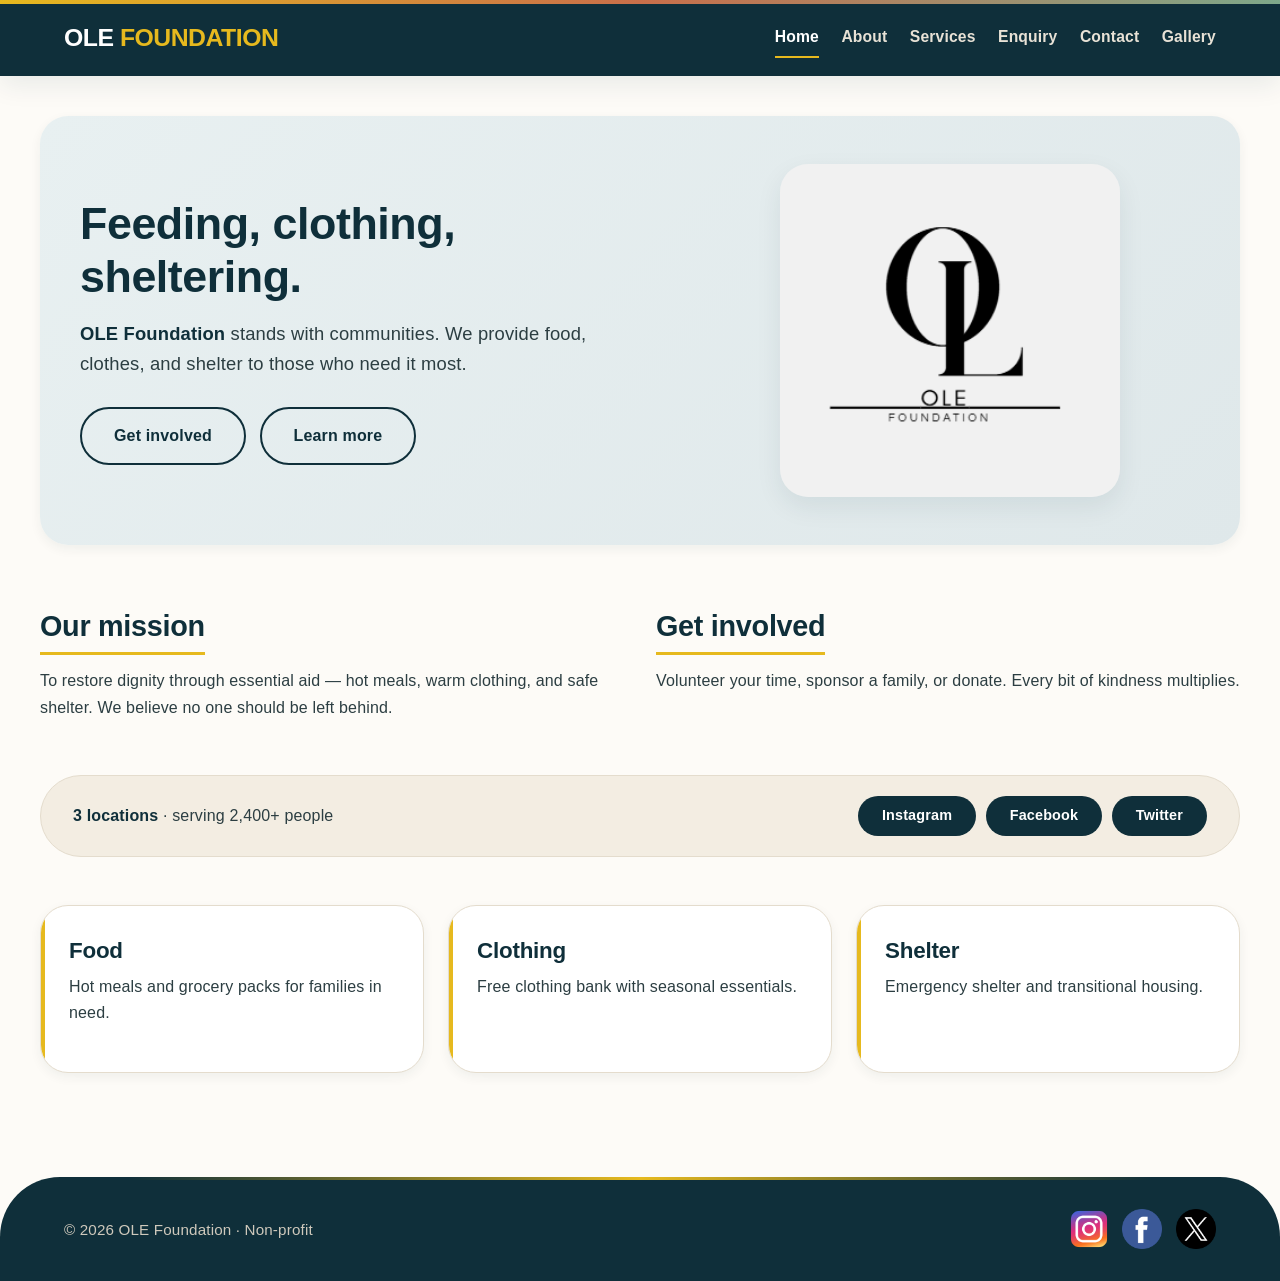
==== index.html @ ef3a2181 "Add files via upload" ====
<!DOCTYPE html>
<html lang="en">
<head>
  <meta charset="UTF-8">
  <meta name="viewport" content="width=device-width, initial-scale=1.0">
  <title>OLE Foundation · Home</title>
  <link rel="stylesheet" href="style.css">
</head>
<body>

  <!-- ===== HEADER & NAVIGATION ===== -->
  <header class="site-header">
    <div class="header-container">
      <div class="logo">
        OLE <span class="logo-accent">FOUNDATION</span>
      </div>
      <nav class="main-nav">
        <a href="index.html" class="nav-link active">Home</a>
        <a href="about.html" class="nav-link">About</a>
        <a href="services.html" class="nav-link">Services</a>
        <a href="enquiry.html" class="nav-link">Enquiry</a>
        <a href="Contact.html" class="nav-link">Contact</a>
        <a href="gallery.html" class="nav-link">Gallery</a>
      </nav>
    </div>
  </header>

  <!-- ===== HOMEPAGE CONTENT ===== -->
  <main>

    <!-- Hero section -->
    <section class="hero-section">
      <div class="hero-container">
        <div class="hero-content">
          <h1 class="hero-title">Feeding, clothing, sheltering.</h1>
          <p class="hero-text">
            <strong>OLE Foundation</strong> stands with communities. We provide food, clothes, and shelter to those who need it most.
          </p>
          <div class="hero-buttons">
            <a href="enquiry.html" class="btn btn-outline">Get involved</a>
            <a href="about.html" class="btn btn-outline">Learn more</a>
          </div>
        </div>
        <div class="hero-image">
          <img src="images/Screenshot 2026-08-13 101041.png" alt="OLE Foundation community support" />
        </div>
      </div>
    </section>

    <!-- Mission & Get involved row -->
    <section class="mission-section">
      <div class="mission-container">
        <div class="mission-block">
          <h2>Our mission</h2>
          <p>To restore dignity through essential aid — hot meals, warm clothing, and safe shelter. We believe no one should be left behind.</p>
        </div>
        <div class="mission-block">
          <h2>Get involved</h2>
          <p>Volunteer your time, sponsor a family, or donate. Every bit of kindness multiplies.</p>
        </div>
      </div>
    </section>

    <!-- Social proof / quick info bar -->
    <section class="info-bar-section">
      <div class="info-bar">
        <div class="info-text">
          <strong>3 locations</strong> · serving 2,400+ people
        </div>
        <div class="info-social">
          <a href="https://www.instagram.com/accounts/login/?hl=en" class="social-btn">Instagram</a>
          <a href="https://web.facebook.com/?_rdc=1&_rdr#" class="social-btn">Facebook</a>
          <a href="https://x.com/" class="social-btn">Twitter</a>
        </div>
      </div>
    </section>

    <!-- Core values / highlights -->
    <section class="values-section">
      <div class="values-container">
        <div class="value-card">
          <h3>Food</h3>
          <p>Hot meals and grocery packs for families in need.</p>
        </div>
        <div class="value-card">
          <h3>Clothing</h3>
          <p>Free clothing bank with seasonal essentials.</p>
        </div>
        <div class="value-card">
          <h3>Shelter</h3>
          <p>Emergency shelter and transitional housing.</p>
        </div>
      </div>
    </section>

  </main>

  <!-- ===== FOOTER ===== -->
  <footer class="site-footer">
    <div class="footer-container">
      <div class="footer-text">
        © 2026 OLE Foundation · Non-profit
      </div>
      <div class="footer-social">
        <a href="https://www.instagram.com/accounts/login/?hl=en">
          <img src="images/instagram.png" alt="Instagram" />
        </a>
        <a href="https://web.facebook.com/?_rdc=1&_rdr#">
          <img src="images/facebook.png" alt="Facebook" />
        </a>
        <a href="https://x.com/">
          <img src="images/twitter.png" alt="Twitter" />
        </a>
      </div>
    </div>
  </footer>

</body>
</html>
---- style.css ----
/* ============================================================
   OLE FOUNDATION — EXTERNAL STYLESHEET (Redesigned)
   Author: [Your Name]
   Part 2: CSS Styling for Desktop + Responsive Solution
   ============================================================ */

/* ------------------------------------------------------------
   1. CSS RESET + BASE STYLES
   ------------------------------------------------------------ */
* {
  margin: 0;
  padding: 0;
  box-sizing: border-box;
}

html {
  font-size: 16px; /* 1rem = 16px */
  scroll-behavior: smooth;
}

body {
  font-family: 'Segoe UI', 'Trebuchet MS', Arial, sans-serif;
  font-size: 1rem;
  line-height: 1.65;
  color: #2c3e42;
  background-color: #fdfbf7;
  letter-spacing: 0.01em;
}

img {
  max-width: 100%;
  height: auto;
  display: block;
}

a {
  text-decoration: none;
  color: inherit;
  transition: color 0.2s ease, opacity 0.2s ease;
}

ul { list-style: none; }

/* ------------------------------------------------------------
   2. DESIGN TOKENS (colour, spacing — easy to reuse)
   ------------------------------------------------------------ */
:root {
  /* Colours */
  --navy:      #0f2f3a;    /* Primary dark */
  --navy-dark: #092029;    /* Deeper shade */
  --gold:      #e6b91e;    /* Accent 1 */
  --gold-dark: #c9a018;    /* Accent 1 hover */
  --terracotta:#c96f4a;    /* Accent 2 — warm */
  --sage:      #7ea88a;    /* Accent 3 — calm */
  --cream:     #fdfbf7;    /* Page background */
  --sand:      #f3ede2;    /* Section background */
  --mist:      #e8f0f1;    /* Card background */
  --charcoal:  #2c3e42;    /* Body text */
  --grey:      #6b7a7e;    /* Muted text */
  --white:     #ffffff;
  --border:    #e4dccd;

  /* Spacing */
  --radius-sm: 16px;
  --radius-md: 28px;
  --radius-lg: 60px;

  /* Shadows */
  --shadow-sm: 0 4px 12px rgba(15, 47, 58, 0.06);
  --shadow-md: 0 10px 26px rgba(15, 47, 58, 0.08);
  --shadow-lg: 0 18px 40px rgba(15, 47, 58, 0.12);
}

/* ------------------------------------------------------------
   3. TYPOGRAPHY
   ------------------------------------------------------------ */
h1, h2, h3, h4 {
  color: var(--navy);
  font-weight: 700;
  line-height: 1.2;
  margin-bottom: 0.6rem;
  letter-spacing: -0.01em;
}

h1 { font-size: 2.6rem; }
h2 { font-size: 1.8rem; }
h3 { font-size: 1.35rem; }
h4 { font-size: 1.1rem; }

p {
  font-size: 1rem;
  margin-bottom: 0.85rem;
}

strong { font-weight: 700; color: var(--navy); }
em     { color: var(--grey); }

/* ------------------------------------------------------------
   4. HEADER & NAVIGATION
   ------------------------------------------------------------ */
.site-header {
  background-color: var(--navy);
  color: var(--white);
  padding: 1.1rem 0;
  box-shadow: var(--shadow-md);
  position: relative;
  z-index: 10;
}

/* Tiny gold stripe at top of the header for personality */
.site-header::before {
  content: "";
  display: block;
  position: absolute;
  top: 0;
  left: 0;
  right: 0;
  height: 4px;
  background: linear-gradient(90deg, var(--gold), var(--terracotta), var(--sage));
}

.header-container {
  max-width: 1200px;
  margin: 0 auto;
  padding: 0 1.5rem;
  display: flex;
  justify-content: space-between;
  align-items: center;
  flex-wrap: wrap;
  gap: 1rem;
}

.logo {
  font-size: 1.55rem;
  font-weight: 800;
  color: var(--white);
  letter-spacing: -0.5px;
}

.logo-accent {
  color: var(--gold);
  font-weight: 800;
}

.main-nav {
  display: flex;
  flex-wrap: wrap;
  gap: 0.4rem 1.4rem;
}

.nav-link {
  color: #e8e2d6;
  font-weight: 600;
  font-size: 0.98rem;
  padding: 0.4rem 0;
  border-bottom: 2px solid transparent;
  transition: color 0.2s ease, border-color 0.2s ease;
}

.nav-link:hover,
.nav-link:focus {
  color: var(--white);
  border-bottom-color: var(--gold);
  outline: none;
}

.nav-link.active {
  color: var(--white);
  border-bottom-color: var(--gold);
}

/* ------------------------------------------------------------
   5. SHARED: Page intro (all inner pages)
   ------------------------------------------------------------ */
.page-intro {
  padding: 3rem 1.5rem 1.5rem;
  text-align: center;
}

.page-intro h1 {
  font-size: 2.6rem;
  margin-bottom: 0.75rem;
}

.page-intro-text {
  font-size: 1.1rem;
  max-width: 780px;
  margin: 0 auto;
  color: var(--grey);
}

/* Small decorative underline under page titles */
.page-intro h1::after {
  content: "";
  display: block;
  width: 70px;
  height: 4px;
  background: var(--gold);
  border-radius: 4px;
  margin: 1rem auto 0;
}

/* ------------------------------------------------------------
   6. SHARED: Buttons
   ------------------------------------------------------------ */
.btn,
.btn-cta,
.btn-submit {
  display: inline-block;
  padding: 0.85rem 2rem;
  border-radius: var(--radius-lg);
  font-weight: 700;
  font-size: 1rem;
  font-family: inherit;
  cursor: pointer;
  border: none;
  text-align: center;
  transition: transform 0.15s ease, background-color 0.2s ease, color 0.2s ease, box-shadow 0.2s ease;
}

.btn-outline {
  background: transparent;
  color: var(--navy);
  border: 2px solid var(--navy);
}

.btn-outline:hover,
.btn-outline:focus {
  background: var(--navy);
  color: var(--white);
  transform: translateY(-2px);
  outline: none;
}

.btn-cta,
.btn-submit {
  background-color: var(--gold);
  color: var(--navy);
}

.btn-cta:hover,
.btn-submit:hover,
.btn-cta:focus,
.btn-submit:focus {
  background-color: var(--gold-dark);
  transform: translateY(-2px);
  box-shadow: var(--shadow-md);
  outline: none;
}

/* ------------------------------------------------------------
   7. HOMEPAGE — Hero
   ------------------------------------------------------------ */
.hero-section { padding: 2.5rem 1.5rem; }

.hero-container {
  max-width: 1200px;
  margin: 0 auto;
  background: linear-gradient(135deg, #e8f0f1 0%, #dfe8ea 100%);
  border-radius: var(--radius-md);
  padding: 3rem 2.5rem;
  display: flex;
  flex-wrap: wrap;
  align-items: center;
  gap: 2.5rem;
  box-shadow: var(--shadow-sm);
}

.hero-content { flex: 1 1 340px; }

.hero-title {
  font-size: 2.8rem;
  color: var(--navy);
  margin-bottom: 0.9rem;
}

.hero-text {
  font-size: 1.15rem;
  color: var(--charcoal);
  margin-bottom: 1.75rem;
  max-width: 520px;
}

.hero-buttons {
  display: flex;
  flex-wrap: wrap;
  gap: 0.85rem;
}

.hero-image {
  flex: 1 1 260px;
  display: flex;
  justify-content: center;
  align-items: center;
}

.hero-image img {
  border-radius: var(--radius-md);
  width: 100%;
  max-width: 340px;
  height: auto;
  object-fit: cover;
  box-shadow: var(--shadow-md);
}

/* ------------------------------------------------------------
   8. HOMEPAGE — Mission / Get involved
   ------------------------------------------------------------ */
.mission-section { padding: 1.5rem 1.5rem; }

.mission-container {
  max-width: 1200px;
  margin: 0 auto;
  display: flex;
  flex-wrap: wrap;
  gap: 2rem;
}

.mission-block { flex: 1 1 320px; }

.mission-block h2 {
  padding-bottom: 0.5rem;
  border-bottom: 3px solid var(--gold);
  display: inline-block;
  margin-bottom: 0.85rem;
}

/* ------------------------------------------------------------
   9. HOMEPAGE — Info bar
   ------------------------------------------------------------ */
.info-bar-section { padding: 1rem 1.5rem; }

.info-bar {
  max-width: 1200px;
  margin: 0 auto;
  background-color: var(--sand);
  border-radius: var(--radius-lg);
  padding: 1.25rem 2rem;
  display: flex;
  justify-content: space-between;
  align-items: center;
  flex-wrap: wrap;
  gap: 1rem;
  border: 1px solid var(--border);
}

.info-text {
  font-size: 1rem;
  color: var(--charcoal);
}

.info-text strong {
  color: var(--navy);
}

.info-social {
  display: flex;
  flex-wrap: wrap;
  gap: 0.6rem;
}

.social-btn {
  background-color: var(--navy);
  color: var(--white);
  padding: 0.5rem 1.5rem;
  border-radius: var(--radius-lg);
  font-weight: 600;
  font-size: 0.9rem;
  transition: background-color 0.2s ease, color 0.2s ease, transform 0.15s ease;
}

.social-btn:hover,
.social-btn:focus {
  background-color: var(--gold);
  color: var(--navy);
  transform: translateY(-2px);
  outline: none;
}

/* ------------------------------------------------------------
   10. HOMEPAGE — Value cards (Food, Clothing, Shelter)
   ------------------------------------------------------------ */
.values-section { padding: 2rem 1.5rem 3.5rem; }

.values-container {
  max-width: 1200px;
  margin: 0 auto;
  display: flex;
  flex-wrap: wrap;
  gap: 1.5rem;
}

.value-card {
  flex: 1 1 260px;
  background-color: var(--white);
  border: 1px solid var(--border);
  border-radius: var(--radius-md);
  padding: 2rem 1.75rem;
  box-shadow: var(--shadow-sm);
  transition: transform 0.25s ease, box-shadow 0.25s ease, border-color 0.25s ease;
  position: relative;
  overflow: hidden;
}

/* A thin gold stripe on the left of each card */
.value-card::before {
  content: "";
  position: absolute;
  top: 0;
  left: 0;
  bottom: 0;
  width: 4px;
  background: var(--gold);
  transition: width 0.25s ease;
}

.value-card:hover {
  transform: translateY(-6px);
  box-shadow: var(--shadow-lg);
  border-color: var(--gold);
}

.value-card:hover::before { width: 8px; }

.value-card h3 {
  color: var(--navy);
  margin-bottom: 0.6rem;
  font-size: 1.4rem;
}

/* ------------------------------------------------------------
   11. ABOUT PAGE
   ------------------------------------------------------------ */
.story-section { padding: 1.5rem 1.5rem; }

.story-card {
  max-width: 1100px;
  margin: 0 auto;
  background-color: var(--white);
  border-radius: var(--radius-md);
  padding: 2.5rem 2rem;
  box-shadow: var(--shadow-sm);
  border: 1px solid var(--border);
}

.story-card h2 { margin-bottom: 1rem; }

.story-card > p { margin-bottom: 1.75rem; }

.mission-vision {
  display: flex;
  flex-wrap: wrap;
  gap: 1.5rem;
}

.mv-card {
  flex: 1 1 320px;
  background-color: var(--mist);
  border-radius: var(--radius-md);
  padding: 1.75rem 1.5rem;
  transition: transform 0.2s ease, box-shadow 0.2s ease;
}

.mv-card:hover {
  transform: translateY(-4px);
  box-shadow: var(--shadow-md);
}

.mv-card h3 {
  color: var(--navy);
  margin-bottom: 0.6rem;
  font-size: 1.4rem;
}

/* --- Team --- */
.team-section {
  padding: 2rem 1.5rem;
  text-align: center;
}

.section-title {
  font-size: 2rem;
  margin-bottom: 0.4rem;
}

.section-subtitle {
  color: var(--grey);
  margin-bottom: 2rem;
}

.team-grid {
  max-width: 1100px;
  margin: 0 auto;
  display: flex;
  flex-wrap: wrap;
  gap: 1.25rem;
  justify-content: center;
}

.team-member {
  flex: 1 1 210px;
  max-width: 260px;
  background-color: var(--white);
  border: 1px solid var(--border);
  border-radius: var(--radius-md);
  padding: 1.5rem 1rem;
  display: flex;
  flex-direction: column;
  align-items: center;
  gap: 0.4rem;
  transition: transform 0.2s ease, box-shadow 0.2s ease, border-color 0.2s ease;
}

.team-member:hover {
  transform: translateY(-5px);
  box-shadow: var(--shadow-md);
  border-color: var(--gold);
}

.team-member strong {
  color: var(--navy);
  font-size: 1.05rem;
}

.team-member span {
  font-size: 0.85rem;
  color: var(--grey);
}

/* Small avatar dot above the name */
.team-member::before {
  content: "";
  width: 40px;
  height: 40px;
  border-radius: 50%;
  background: linear-gradient(135deg, var(--gold), var(--terracotta));
  margin-bottom: 0.5rem;
}

/* --- Stats bar --- */
.stats-section { padding: 1.5rem 1.5rem 3.5rem; }

.stats-bar {
  max-width: 1100px;
  margin: 0 auto;
  background-color: var(--sand);
  border-radius: var(--radius-lg);
  padding: 1.75rem 2rem;
  display: flex;
  flex-wrap: wrap;
  justify-content: space-around;
  align-items: center;
  gap: 1.25rem;
  text-align: center;
  border: 1px solid var(--border);
}

.stat-item {
  flex: 1 1 160px;
  color: var(--navy);
  font-size: 1.05rem;
  font-weight: 700;
}

/* ------------------------------------------------------------
   12. SERVICES PAGE
   ------------------------------------------------------------ */
.services-section { padding: 1.5rem 1.5rem; }

.services-grid {
  max-width: 1200px;
  margin: 0 auto;
  display: flex;
  flex-wrap: wrap;
  gap: 1.75rem;
}

.service-card {
  flex: 1 1 400px;
  background-color: var(--white);
  border: 1px solid var(--border);
  border-radius: var(--radius-md);
  padding: 2rem 1.75rem;
  box-shadow: var(--shadow-sm);
  transition: transform 0.25s ease, box-shadow 0.25s ease;
  position: relative;
}

/* A coloured ribbon at the top of each service card */
.service-card::before {
  content: "";
  position: absolute;
  top: 0;
  left: 0;
  right: 0;
  height: 5px;
  border-radius: var(--radius-md) var(--radius-md) 0 0;
  background: linear-gradient(90deg, var(--gold), var(--terracotta));
}

.service-card:nth-child(2)::before {
  background: linear-gradient(90deg, var(--terracotta), var(--sage));
}
.service-card:nth-child(3)::before {
  background: linear-gradient(90deg, var(--sage), var(--navy));
}
.service-card:nth-child(4)::before {
  background: linear-gradient(90deg, var(--navy), var(--gold));
}

.service-card:hover {
  transform: translateY(-6px);
  box-shadow: var(--shadow-lg);
}

.service-card h2 {
  color: var(--navy);
  margin-bottom: 0.6rem;
}

.service-card ul {
  padding-left: 0;
  margin: 0.9rem 0 1rem;
}

.service-card ul li {
  padding: 0.35rem 0 0.35rem 1.6rem;
  position: relative;
  color: var(--charcoal);
}

.service-card ul li::before {
  content: "✓";
  color: var(--sage);
  font-weight: 700;
  position: absolute;
  left: 0;
  font-size: 1rem;
  line-height: 1.6;
}

.service-quote {
  margin-top: 1rem;
  color: var(--grey);
  font-size: 0.95rem;
  font-style: italic;
  border-left: 3px solid var(--gold);
  padding-left: 0.85rem;
}

/* --- Locations bar --- */
.locations-section { padding: 1.5rem 1.5rem; }

.locations-bar {
  max-width: 1200px;
  margin: 0 auto;
  background-color: var(--sand);
  border-radius: var(--radius-lg);
  padding: 1.75rem 2rem;
  display: flex;
  flex-wrap: wrap;
  justify-content: space-around;
  align-items: center;
  gap: 1.25rem;
  text-align: center;
  border: 1px solid var(--border);
}

.locations-item {
  flex: 1 1 220px;
  color: var(--charcoal);
}

.locations-item h3 {
  color: var(--navy);
  margin-bottom: 0.35rem;
  font-size: 1.2rem;
}

.locations-item p {
  font-size: 0.9rem;
  color: var(--grey);
  margin: 0;
}

/* --- CTA card --- */
.cta-section { padding: 1.5rem 1.5rem 3.5rem; }

.cta-card {
  max-width: 1200px;
  margin: 0 auto;
  background: linear-gradient(135deg, var(--navy) 0%, var(--navy-dark) 100%);
  border-radius: var(--radius-md);
  padding: 2.5rem 2rem;
  text-align: center;
  color: var(--white);
  box-shadow: var(--shadow-md);
}

.cta-card h2 {
  color: var(--white);
  margin-bottom: 0.6rem;
}

.cta-card p {
  color: #d9d4c7;
  margin-bottom: 1.5rem;
}

/* ------------------------------------------------------------
   13. ENQUIRY PAGE
   ------------------------------------------------------------ */
.enquiry-section { padding: 1.5rem 1.5rem; }

.enquiry-card {
  max-width: 780px;
  margin: 0 auto;
  background-color: var(--white);
  border: 1px solid var(--border);
  border-radius: var(--radius-md);
  padding: 2.5rem 2rem;
  box-shadow: var(--shadow-md);
}

.enquiry-form { width: 100%; }

.form-row {
  display: flex;
  flex-wrap: wrap;
  gap: 1rem;
}

.form-row .form-group { flex: 1 1 240px; }

/* --- Form groups (shared by Enquiry + Contact) --- */
.form-group { margin-bottom: 1.25rem; }

.form-group label {
  display: block;
  font-weight: 600;
  color: var(--navy);
  margin-bottom: 0.4rem;
  font-size: 0.95rem;
}

.form-group input,
.form-group textarea,
.form-group select {
  width: 100%;
  padding: 0.9rem 1.15rem;
  border: 1.5px solid var(--border);
  border-radius: var(--radius-lg);
  font-size: 1rem;
  font-family: inherit;
  background-color: #fdfcf8;
  color: var(--charcoal);
  transition: border-color 0.2s ease, box-shadow 0.2s ease, background-color 0.2s ease;
}

.form-group textarea {
  border-radius: var(--radius-md);
  resize: vertical;
  min-height: 130px;
}

.form-group select {
  cursor: pointer;
  appearance: none;
  background-image: url("data:image/svg+xml;utf8,<svg xmlns='http://www.w3.org/2000/svg' width='12' height='8' viewBox='0 0 12 8'><path fill='%230f2f3a' d='M6 8L0 0h12z'/></svg>");
  background-repeat: no-repeat;
  background-position: right 1.25rem center;
  background-size: 12px;
  padding-right: 3rem;
}

.form-group input:focus,
.form-group textarea:focus,
.form-group select:focus {
  outline: none;
  border-color: var(--navy);
  background-color: var(--white);
  box-shadow: 0 0 0 4px rgba(15, 47, 58, 0.1);
}

.form-submit {
  text-align: center;
  margin-top: 1.5rem;
}

/* --- Why volunteer / sponsor --- */
.why-section { padding: 1.5rem 1.5rem; }

.why-grid {
  max-width: 1200px;
  margin: 0 auto;
  display: flex;
  flex-wrap: wrap;
  gap: 1.5rem;
}

.why-card {
  flex: 1 1 320px;
  background-color: var(--mist);
  border-radius: var(--radius-md);
  padding: 1.75rem 1.75rem;
  border-left: 5px solid var(--gold);
  transition: transform 0.2s ease;
}

.why-card:hover { transform: translateY(-4px); }

.why-card h3 {
  color: var(--navy);
  margin-bottom: 0.85rem;
}

.why-card ul li {
  padding: 0.4rem 0 0.4rem 1.7rem;
  position: relative;
  color: var(--charcoal);
}

.why-card ul li::before {
  content: "→";
  color: var(--terracotta);
  font-weight: 700;
  position: absolute;
  left: 0;
  font-size: 1rem;
}

/* --- Quick contact bar --- */
.quick-contact-section { padding: 1.5rem 1.5rem 3.5rem; }

.quick-contact-bar {
  max-width: 1200px;
  margin: 0 auto;
  background-color: var(--sand);
  border-radius: var(--radius-lg);
  padding: 1.75rem 2rem;
  display: flex;
  flex-wrap: wrap;
  justify-content: space-around;
  align-items: center;
  gap: 1.25rem;
  text-align: center;
  border: 1px solid var(--border);
}

.quick-contact-item {
  flex: 1 1 220px;
  color: var(--charcoal);
}

.quick-contact-item b {
  display: block;
  color: var(--navy);
  margin-bottom: 0.3rem;
  font-size: 1.05rem;
}

.quick-contact-item span {
  font-size: 0.9rem;
  color: var(--grey);
}

/* ------------------------------------------------------------
   14. CONTACT PAGE
   ------------------------------------------------------------ */
.contact-section { padding: 1.5rem 1.5rem; }

.contact-grid {
  max-width: 1200px;
  margin: 0 auto;
  display: flex;
  flex-wrap: wrap;
  gap: 2rem;
  align-items: flex-start;
}

.contact-left { flex: 1 1 420px; }

.contact-right {
  flex: 1 1 420px;
  background-color: var(--white);
  border: 1px solid var(--border);
  border-radius: var(--radius-md);
  padding: 2rem 1.75rem;
  box-shadow: var(--shadow-sm);
}

.contact-left h2,
.contact-right h2 {
  margin-bottom: 0.5rem;
}

/* --- Location cards --- */
.location-list {
  display: flex;
  flex-direction: column;
  gap: 0.85rem;
  margin: 1.15rem 0;
}

.location-card {
  background-color: var(--white);
  border: 1px solid var(--border);
  border-radius: var(--radius-md);
  padding: 1rem 1.5rem;
  transition: transform 0.2s ease, box-shadow 0.2s ease, border-color 0.2s ease;
  border-left: 4px solid var(--gold);
}

.location-card:hover {
  transform: translateX(4px);
  box-shadow: var(--shadow-sm);
  border-color: var(--gold);
}

.location-hours {
  font-size: 0.85rem;
  color: var(--grey);
}

/* --- Map placeholder --- */
.map-placeholder {
  background: linear-gradient(135deg, #dcd4c2, #cbc0aa);
  border-radius: var(--radius-md);
  padding: 2.75rem 1rem;
  text-align: center;
  color: var(--navy);
  margin: 1.25rem 0;
}

.map-placeholder b {
  display: block;
  margin-bottom: 0.35rem;
  font-size: 1.05rem;
}

/* --- Contact details row --- */
.contact-details {
  display: flex;
  flex-wrap: wrap;
  gap: 1rem;
  background-color: var(--mist);
  border-radius: var(--radius-md);
  padding: 1.35rem 1.5rem;
  margin: 1rem 0;
}

.contact-detail { flex: 1 1 180px; }

.contact-detail b {
  display: block;
  color: var(--navy);
  margin-bottom: 0.3rem;
}

/* --- Contact social buttons --- */
.contact-social {
  display: flex;
  flex-wrap: wrap;
  gap: 0.6rem;
  margin-top: 0.85rem;
}

/* --- Contact form --- */
.contact-form { margin-top: 1rem; }

/* --- Quick help bar --- */
.quick-help-section { padding: 1.5rem 1.5rem 3.5rem; }

.quick-help-bar {
  max-width: 1200px;
  margin: 0 auto;
  background-color: var(--sand);
  border-radius: var(--radius-lg);
  padding: 1.75rem 2rem;
  display: flex;
  flex-wrap: wrap;
  justify-content: space-around;
  align-items: center;
  gap: 1.25rem;
  text-align: center;
  border: 1px solid var(--border);
}

.quick-help-item {
  flex: 1 1 220px;
  color: var(--charcoal);
}

.quick-help-item b {
  display: block;
  color: var(--navy);
  margin-bottom: 0.3rem;
}

.quick-help-item span {
  font-size: 0.9rem;
  color: var(--grey);
}

/* ------------------------------------------------------------
   15. GALLERY PAGE
   ------------------------------------------------------------ */
.gallery-section { padding: 1.5rem 1.5rem 3.5rem; }

.gallery-card {
  max-width: 1200px;
  margin: 0 auto;
  background-color: var(--mist);
  border-radius: var(--radius-md);
  padding: 2rem 1.75rem;
  box-shadow: var(--shadow-sm);
}

.gallery-grid {
  display: flex;
  flex-wrap: wrap;
  gap: 1rem;
  justify-content: center;
}

.gallery-grid img {
  width: calc(25% - 0.75rem);
  height: 210px;
  object-fit: cover;
  border-radius: var(--radius-sm);
  border: 4px solid var(--white);
  box-shadow: var(--shadow-sm);
  transition: transform 0.3s ease, box-shadow 0.3s ease, border-color 0.3s ease;
  cursor: pointer;
}

.gallery-grid img:hover,
.gallery-grid img:focus {
  transform: scale(1.06) rotate(-1deg);
  box-shadow: var(--shadow-lg);
  border-color: var(--gold);
  outline: none;
}

/* ------------------------------------------------------------
   16. FOOTER
   ------------------------------------------------------------ */
.site-footer {
  background-color: var(--navy);
  color: #cfc9bc;
  padding: 2rem 0;
  border-radius: var(--radius-lg) var(--radius-lg) 0 0;
  margin-top: 3rem;
  position: relative;
}

/* Thin gradient line above the footer content */
.site-footer::before {
  content: "";
  position: absolute;
  top: 0;
  left: 10%;
  right: 10%;
  height: 3px;
  background: linear-gradient(90deg, transparent, var(--gold), transparent);
  border-radius: 3px;
}

.footer-container {
  max-width: 1200px;
  margin: 0 auto;
  padding: 0 1.5rem;
  display: flex;
  justify-content: space-between;
  align-items: center;
  flex-wrap: wrap;
  gap: 1rem;
}

.footer-text { font-size: 0.95rem; }

.footer-social {
  display: flex;
  gap: 0.85rem;
  align-items: center;
}

.footer-social a {
  display: inline-block;
  transition: transform 0.2s ease, opacity 0.2s ease;
}

.footer-social a:hover,
.footer-social a:focus {
  transform: scale(1.15);
  opacity: 0.85;
  outline: none;
}

.footer-social img {
  width: 40px;
  height: 40px;
  cursor: pointer;
}

/* ============================================================
   17. RESPONSIVE DESIGN — 3 BREAKPOINTS
   ============================================================ */

/* --- Breakpoint 1: TABLET (≤ 900px) --- */
@media (max-width: 900px) {
  html { font-size: 15px; }

  .hero-title { font-size: 2.3rem; }
  .page-intro h1 { font-size: 2.2rem; }

  .hero-container { padding: 2.25rem 1.75rem; }
  .enquiry-card,
  .story-card { padding: 2rem 1.5rem; }

  .gallery-grid img {
    width: calc(33.333% - 0.75rem);
  }

  .service-card { flex: 1 1 100%; }
}

/* --- Breakpoint 2: MOBILE (≤ 680px) --- */
@media (max-width: 680px) {
  html { font-size: 14px; }

  /* Header stacks vertically */
  .header-container {
    flex-direction: column;
    align-items: flex-start;
    gap: 0.75rem;
  }

  .main-nav {
    width: 100%;
    justify-content: flex-start;
    gap: 0.5rem 1rem;
  }

  .nav-link { font-size: 0.9rem; }

  /* Hero stacks */
  .hero-container {
    flex-direction: column;
    padding: 1.75rem 1.25rem;
    gap: 1.5rem;
  }

  .hero-title { font-size: 1.95rem; }
  .page-intro h1 { font-size: 1.85rem; }
  .hero-text { font-size: 1rem; }

  .hero-buttons {
    flex-direction: column;
    width: 100%;
  }

  .btn,
  .btn-cta,
  .btn-submit {
    width: 100%;
    text-align: center;
  }

  /* Everything flex → stacked */
  .mission-container,
  .mission-vision,
  .values-container,
  .why-grid,
  .services-grid,
  .contact-grid {
    flex-direction: column;
    gap: 1.5rem;
  }

  .value-card,
  .mv-card,
  .why-card,
  .service-card,
  .contact-left,
  .contact-right {
    flex: 1 1 100%;
    width: 100%;
  }

  /* Bars become column */
  .info-bar,
  .stats-bar,
  .locations-bar,
  .quick-help-bar,
  .quick-contact-bar {
    flex-direction: column;
    text-align: center;
    padding: 1.5rem 1.25rem;
    border-radius: var(--radius-md);
  }

  .info-social,
  .contact-social {
    justify-content: center;
    width: 100%;
  }

  /* Form rows stack */
  .form-row {
    flex-direction: column;
    gap: 0;
  }
  .form-row .form-group { flex: 1 1 100%; }

  /* Team becomes 2-up */
  .team-grid { gap: 0.9rem; }
  .team-member {
    flex: 1 1 45%;
    max-width: 100%;
  }

  /* Gallery becomes 2-up */
  .gallery-grid { gap: 0.75rem; }
  .gallery-grid img { width: calc(50% - 0.375rem); } }
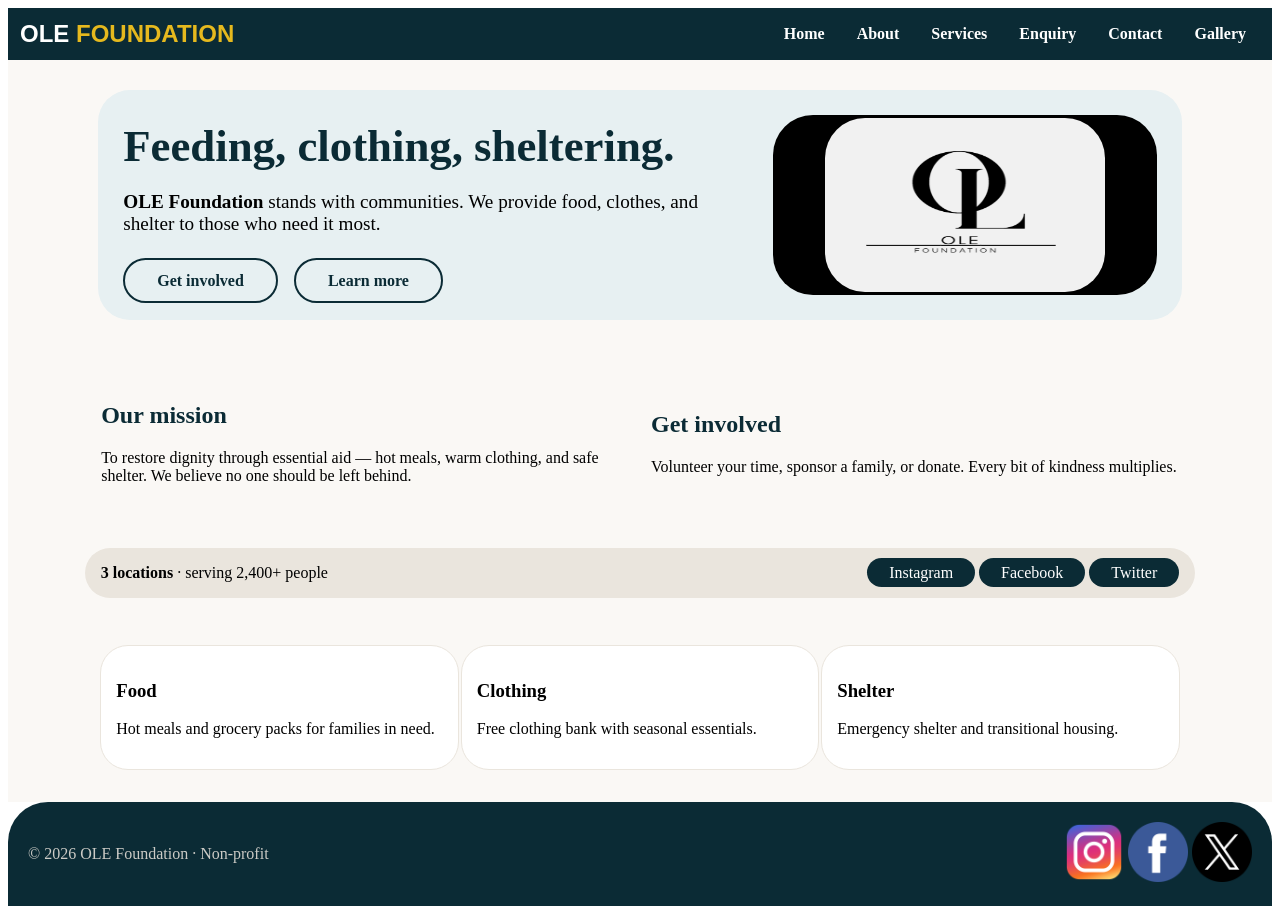
==== commit 43ea4e46: "Add files via upload" ====
--- a/index.html
+++ b/index.html
@@ -4,115 +4,140 @@
   <meta charset="UTF-8">
   <meta name="viewport" content="width=device-width, initial-scale=1.0">
   <title>OLE Foundation · Home</title>
-  <link rel="stylesheet" href="style.css">
+  <!-- pure HTML, no CSS, no JavaScript — only structural elements and inline attributes -->
 </head>
 <body>
 
   <!-- ===== HEADER & NAVIGATION ===== -->
-  <header class="site-header">
-    <div class="header-container">
-      <div class="logo">
-        OLE <span class="logo-accent">FOUNDATION</span>
-      </div>
-      <nav class="main-nav">
-        <a href="index.html" class="nav-link active">Home</a>
-        <a href="about.html" class="nav-link">About</a>
-        <a href="services.html" class="nav-link">Services</a>
-        <a href="enquiry.html" class="nav-link">Enquiry</a>
-        <a href="Contact.html" class="nav-link">Contact</a>
-        <a href="gallery.html" class="nav-link">Gallery</a>
-      </nav>
-    </div>
+  <header>
+    <table width="100%" cellpadding="12" cellspacing="0" bgcolor="#0b2b35">
+      <tr>
+        <td width="40%">
+          <font color="white" size="5" face="Arial"><b>OLE <font color="#e6b91e">FOUNDATION</font></b></font>
+        </td>
+        <td align="right">
+        
+          <a href="index.html" style="color:white; text-decoration:none; padding:0 14px; font-weight:bold;">Home</a>
+          <a href="about.html" style="color:white; text-decoration:none; padding:0 14px; font-weight:bold;">About</a>
+          <a href="services.html" style="color:white; text-decoration:none; padding:0 14px; font-weight:bold;">Services</a>
+          <a href="enquiry.html" style="color:white; text-decoration:none; padding:0 14px; font-weight:bold;">Enquiry</a>
+          <a href="Contact.html" style="color:white; text-decoration:none; padding:0 14px; font-weight:bold;">Contact</a>
+          <a href="gallery.html" style="color:white; text-decoration:none; padding:0 14px; font-weight:bold;">Gallery</a>
+          
+        </td>
+      </tr>
+    </table>
   </header>
 
   <!-- ===== HOMEPAGE CONTENT ===== -->
   <main>
+    <!-- hero section -->
+    <table width="100%" cellpadding="30" cellspacing="0" bgcolor="#faf8f5">
+      <tr>
+        <td align="center">
+          <table width="90%" cellpadding="25" cellspacing="0" bgcolor="#e7f0f2" style="border-radius:32px;">
+            <tr>
+              <td width="60%">
+                <h1 style="color:#0b2b35; font-size:2.8rem; margin:0 0 8px 0;">Feeding, clothing, sheltering.</h1>
+                <p style="font-size:1.2rem;"><strong>OLE Foundation</strong> stands with communities. We provide food, clothes, and shelter to those who need it most.</p>
+                <br>
+                <!-- call to action buttons -->
+                <a href="enquiry.html" style="background:transparent; color:#0b2b35; padding:12px 32px; border-radius:60px; text-decoration:none; font-weight:bold; border:2px solid #0b2b35">Get involved</a>
+                &nbsp;&nbsp;
+                <a href="about.html" style="background:transparent; color:#0b2b35; padding:12px 32px; border-radius:60px; text-decoration:none; font-weight:bold; border:2px solid #0b2b35;">Learn more</a>
+              </td>
+              <td width="40%" align="center">
+                <!-- hero image placeholder (pure HTML) -->
+                <table width="100%" height="180"  style="background-color: black; display: flex; border-radius:40px; justify-content: center;">
+                  <tr aria-orientation="horizontal" style="align-items: center;">
+                    <td><img src="images/Screenshot 2026-08-13 101041.png" height="174" width="280" style="border-radius: 40px;" /></td>
+                  </tr>
+                </table>
+              </td>
+            </tr>
+          </table>
+        </td>
+      </tr>
+    </table>
 
-    <!-- Hero section -->
-    <section class="hero-section">
-      <div class="hero-container">
-        <div class="hero-content">
-          <h1 class="hero-title">Feeding, clothing, sheltering.</h1>
-          <p class="hero-text">
-            <strong>OLE Foundation</strong> stands with communities. We provide food, clothes, and shelter to those who need it most.
-          </p>
-          <div class="hero-buttons">
-            <a href="enquiry.html" class="btn btn-outline">Get involved</a>
-            <a href="about.html" class="btn btn-outline">Learn more</a>
-          </div>
-        </div>
-        <div class="hero-image">
-          <img src="images/Screenshot 2026-08-13 101041.png" alt="OLE Foundation community support" />
-        </div>
-      </div>
-    </section>
+    <!-- mission & get involved row -->
+    <table width="100%" cellpadding="20" cellspacing="0" bgcolor="#faf8f5">
+      <tr>
+        <td align="center">
+          <table width="90%" cellpadding="10">
+            <tr>
+              <td width="50%">
+                <h2 style="color:#0b2b35;">Our mission</h2>
+                <p>To restore dignity through essential aid — hot meals, warm clothing, and safe shelter. We believe no one should be left behind.</p>
+              </td>
+              <td width="50%">
+                <h2 style="color:#0b2b35;">Get involved</h2>
+                <p>Volunteer your time, sponsor a family, or donate. Every bit of kindness multiplies.</p>
+              </td>
+            </tr>
+          </table>
+        </td>
+      </tr>
+    </table>
 
-    <!-- Mission & Get involved row -->
-    <section class="mission-section">
-      <div class="mission-container">
-        <div class="mission-block">
-          <h2>Our mission</h2>
-          <p>To restore dignity through essential aid — hot meals, warm clothing, and safe shelter. We believe no one should be left behind.</p>
-        </div>
-        <div class="mission-block">
-          <h2>Get involved</h2>
-          <p>Volunteer your time, sponsor a family, or donate. Every bit of kindness multiplies.</p>
-        </div>
-      </div>
-    </section>
+    <!-- social proof / quick info bar -->
+    <table width="100%" cellpadding="15" cellspacing="0" bgcolor="#faf8f5">
+      <tr>
+        <td align="center">
+          <table width="90%" cellpadding="14" bgcolor="#eae5dd" style="border-radius:60px;">
+            <tr>
+              <td><strong>3 locations</strong> · serving 2,400+ people</td>
+              <td align="right">
+                <a href="https://www.instagram.com/accounts/login/?hl=en" style="background:#0b2b35; color:white; padding:6px 22px; border-radius:60px; text-decoration:none;">Instagram</a>
+                <a href="https://web.facebook.com/?_rdc=1&_rdr#" style="background:#0b2b35; color:white; padding:6px 22px; border-radius:60px; text-decoration:none;">Facebook</a>
+                <a href="https://x.com/" style="background:#0b2b35; color:white; padding:6px 22px; border-radius:60px; text-decoration:none;">Twitter</a>
+              </td>
+            </tr>
+          </table>
+        </td>
+      </tr>
+    </table>
 
-    <!-- Social proof / quick info bar -->
-    <section class="info-bar-section">
-      <div class="info-bar">
-        <div class="info-text">
-          <strong>3 locations</strong> · serving 2,400+ people
-        </div>
-        <div class="info-social">
-          <a href="https://www.instagram.com/accounts/login/?hl=en" class="social-btn">Instagram</a>
-          <a href="https://web.facebook.com/?_rdc=1&_rdr#" class="social-btn">Facebook</a>
-          <a href="https://x.com/" class="social-btn">Twitter</a>
-        </div>
-      </div>
-    </section>
-
-    <!-- Core values / highlights -->
-    <section class="values-section">
-      <div class="values-container">
-        <div class="value-card">
-          <h3>Food</h3>
-          <p>Hot meals and grocery packs for families in need.</p>
-        </div>
-        <div class="value-card">
-          <h3>Clothing</h3>
-          <p>Free clothing bank with seasonal essentials.</p>
-        </div>
-        <div class="value-card">
-          <h3>Shelter</h3>
-          <p>Emergency shelter and transitional housing.</p>
-        </div>
-      </div>
-    </section>
-
+    <!-- extra: core values / short highlights (optional but adds structure) -->
+    <table width="100%" cellpadding="30" cellspacing="0" bgcolor="#faf8f5">
+      <tr>
+        <td align="center">
+          <table width="90%" cellpadding="15">
+            <tr>
+              <td width="33%" bgcolor="white" style="border-radius:28px; border:1px solid #eae5dd;">
+                <h3>Food</h3>
+                <p>Hot meals and grocery packs for families in need.</p>
+              </td>
+              <td width="33%" bgcolor="white" style="border-radius:28px; border:1px solid #eae5dd;">
+                <h3>Clothing</h3>
+                <p>Free clothing bank with seasonal essentials.</p>
+              </td>
+              <td width="33%" bgcolor="white" style="border-radius:28px; border:1px solid #eae5dd;">
+                <h3>Shelter</h3>
+                <p>Emergency shelter and transitional housing.</p>
+              </td>
+            </tr>
+          </table>
+        </td>
+      </tr>
+    </table>
   </main>
 
   <!-- ===== FOOTER ===== -->
-  <footer class="site-footer">
-    <div class="footer-container">
-      <div class="footer-text">
-        © 2026 OLE Foundation · Non-profit
-      </div>
-      <div class="footer-social">
-        <a href="https://www.instagram.com/accounts/login/?hl=en">
-          <img src="images/instagram.png" alt="Instagram" />
-        </a>
-        <a href="https://web.facebook.com/?_rdc=1&_rdr#">
-          <img src="images/facebook.png" alt="Facebook" />
-        </a>
-        <a href="https://x.com/">
-          <img src="images/twitter.png" alt="Twitter" />
-        </a>
-      </div>
-    </div>
+  <footer>
+    <table width="100%" cellpadding="20" cellspacing="0" bgcolor="#0b2b35" style="border-radius:40px 40px 0 0;">
+      <tr>
+        <td width="50%">
+          <font color="#cccbc6">© 2026 OLE Foundation · Non-profit</font>
+        </td>
+        <td align="right">
+          <img src="images/instagram.png" height="60" width="60" onclick="window.location.href='https://www.instagram.com/accounts/login/?hl=en'"/>
+          <img src="images/facebook.png" height="60" width="60" onclick="window.location.href='https://web.facebook.com/?_rdc=1&_rdr#'"/>
+          <img src="images/twitter.png" height="60" width="60" onclick="window.location.href='https://x.com/'"/>
+          
+        </td>
+      </tr>
+    </table>
   </footer>
 
 </body>
